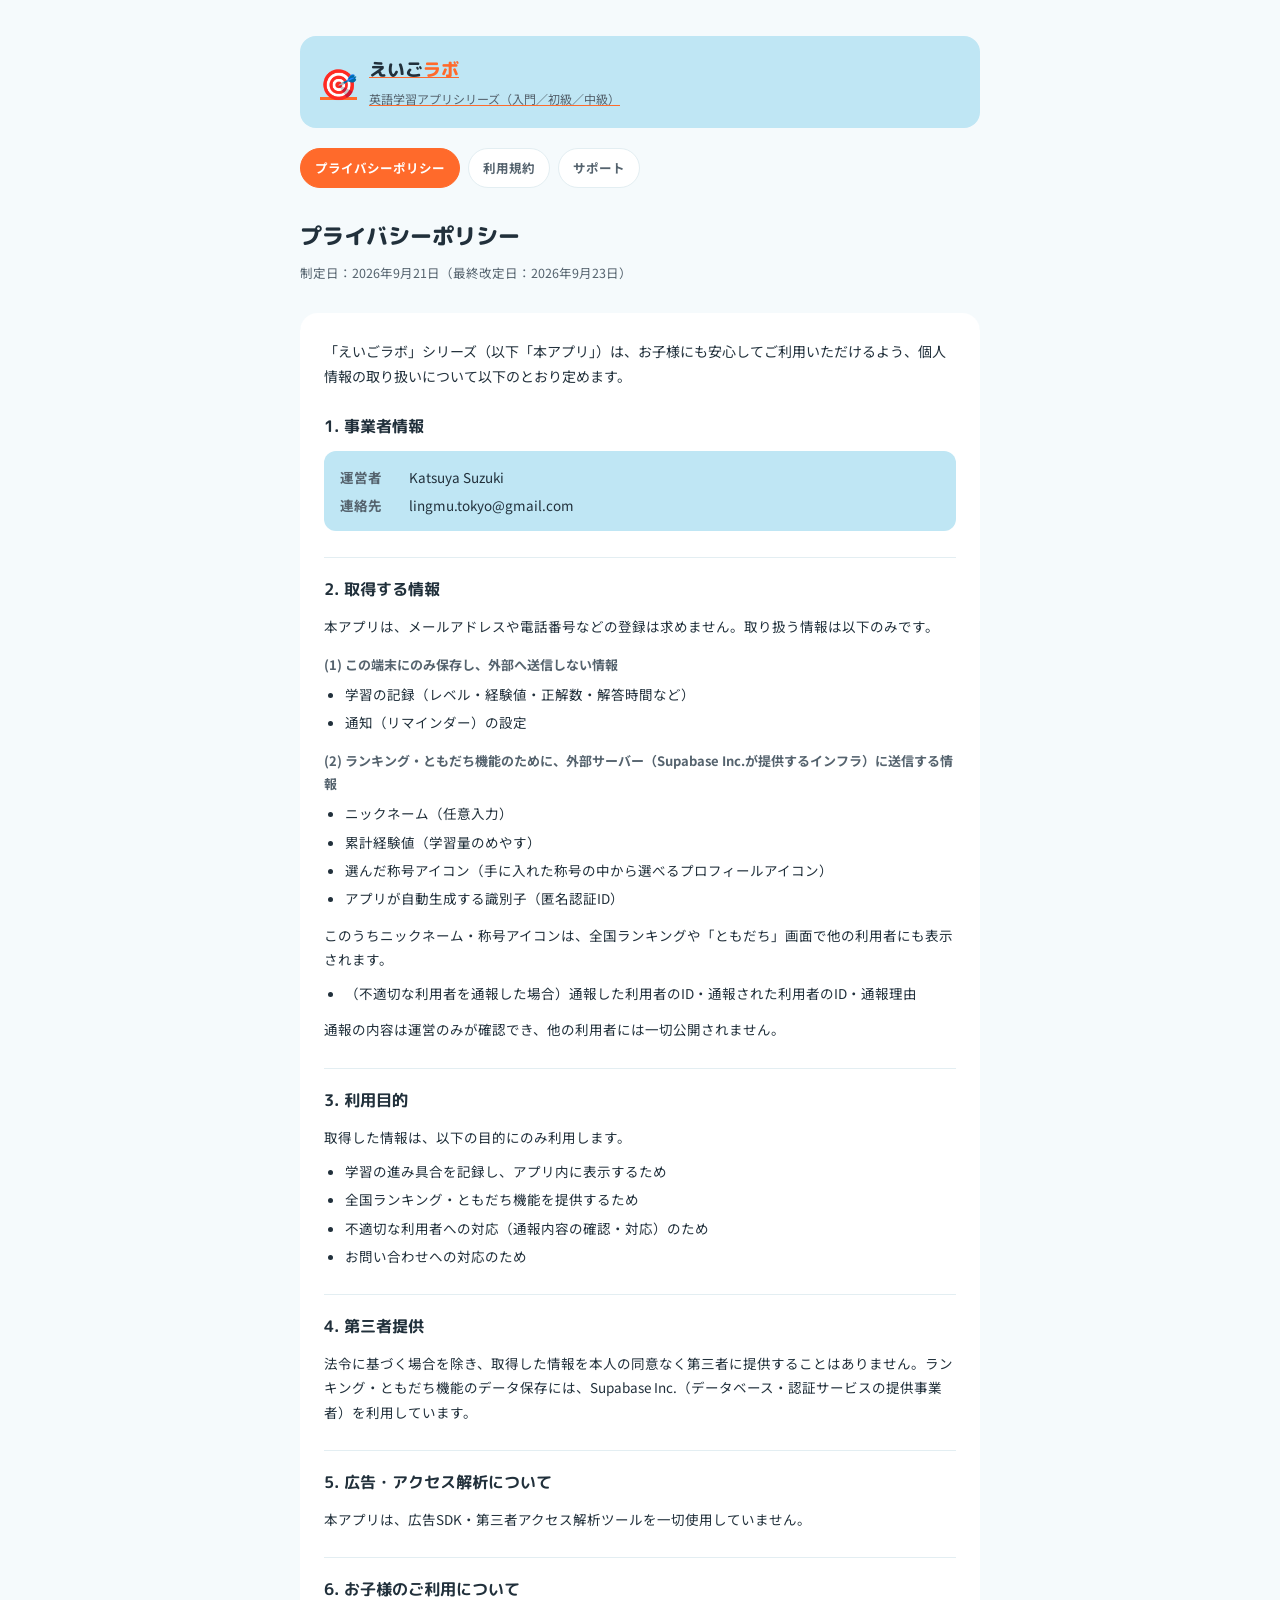
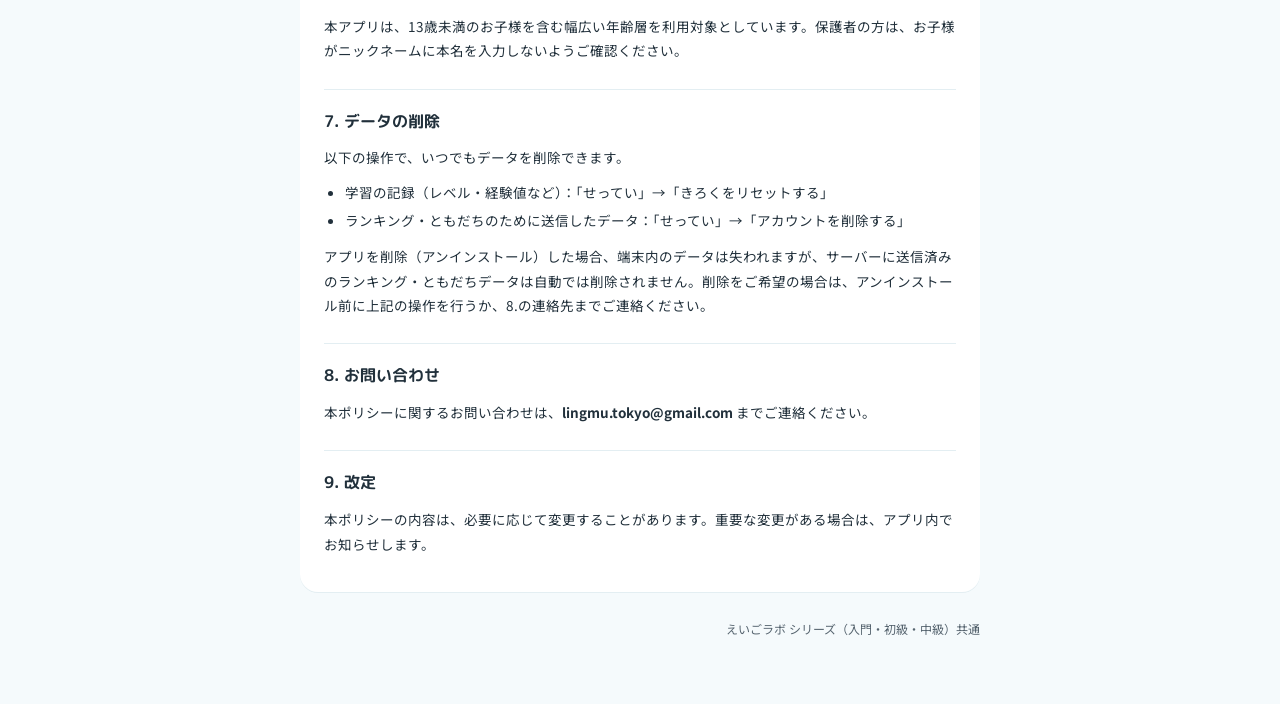
==== privacy-policy.html @ dabb35a4 "Add support site: privacy policy, terms, support/FAQ Co-Authored-By: Claude Sonnet 5 <noreply@anthro" ====
<!DOCTYPE html>
<html lang="ja">
<head>
<meta charset="utf-8">
<meta name="viewport" content="width=device-width, initial-scale=1">
<title>えいごラボ プライバシーポリシー</title>
<meta name="description" content="えいごラボ（入門・初級・中級）のプライバシーポリシー。">
<link rel="preconnect" href="https://fonts.googleapis.com">
<link rel="preconnect" href="https://fonts.gstatic.com" crossorigin>
<link href="https://fonts.googleapis.com/css2?family=M+PLUS+Rounded+1c:wght@700;800&family=Noto+Sans+JP:wght@400;500;700&display=swap" rel="stylesheet">
<link rel="stylesheet" href="style.css">
</head>
<body>
<div class="wrap">
  <a class="mast-link" href="index.html">
    <div class="mast">
      <span class="emoji">🎯</span>
      <div>
        <div class="name">えいご<span style="color:var(--accent)">ラボ</span></div>
        <div class="sub">英語学習アプリシリーズ（入門／初級／中級）</div>
      </div>
    </div>
  </a>
  <nav class="tabs">
    <a href="privacy-policy.html" class="current">プライバシーポリシー</a>
    <a href="terms.html">利用規約</a>
    <a href="support.html">サポート</a>
  </nav>

  <h1>プライバシーポリシー</h1>
  <p class="updated">制定日：2026年9月21日（最終改定日：2026年9月23日）</p>

  <div class="card">
    <p class="intro">
      「えいごラボ」シリーズ（以下「本アプリ」）は、お子様にも安心してご利用いただけるよう、個人情報の取り扱いについて以下のとおり定めます。
    </p>

    <h2>1. 事業者情報</h2>
    <div class="contact-box">
      <div class="row"><span class="label">運営者</span><span>Katsuya Suzuki</span></div>
      <div class="row"><span class="label">連絡先</span><span>lingmu.tokyo@gmail.com</span></div>
    </div>

    <h2>2. 取得する情報</h2>
    <p>本アプリは、メールアドレスや電話番号などの登録は求めません。取り扱う情報は以下のみです。</p>
    <h3>(1) この端末にのみ保存し、外部へ送信しない情報</h3>
    <ul>
      <li>学習の記録（レベル・経験値・正解数・解答時間など）</li>
      <li>通知（リマインダー）の設定</li>
    </ul>
    <h3>(2) ランキング・ともだち機能のために、外部サーバー（Supabase Inc.が提供するインフラ）に送信する情報</h3>
    <ul>
      <li>ニックネーム（任意入力）</li>
      <li>累計経験値（学習量のめやす）</li>
      <li>選んだ称号アイコン（手に入れた称号の中から選べるプロフィールアイコン）</li>
      <li>アプリが自動生成する識別子（匿名認証ID）</li>
    </ul>
    <p>このうちニックネーム・称号アイコンは、全国ランキングや「ともだち」画面で他の利用者にも表示されます。</p>
    <ul>
      <li>（不適切な利用者を通報した場合）通報した利用者のID・通報された利用者のID・通報理由</li>
    </ul>
    <p>通報の内容は運営のみが確認でき、他の利用者には一切公開されません。</p>

    <h2>3. 利用目的</h2>
    <p>取得した情報は、以下の目的にのみ利用します。</p>
    <ul>
      <li>学習の進み具合を記録し、アプリ内に表示するため</li>
      <li>全国ランキング・ともだち機能を提供するため</li>
      <li>不適切な利用者への対応（通報内容の確認・対応）のため</li>
      <li>お問い合わせへの対応のため</li>
    </ul>

    <h2>4. 第三者提供</h2>
    <p>
      法令に基づく場合を除き、取得した情報を本人の同意なく第三者に提供することはありません。ランキング・ともだち機能のデータ保存には、Supabase Inc.（データベース・認証サービスの提供事業者）を利用しています。
    </p>

    <h2>5. 広告・アクセス解析について</h2>
    <p>本アプリは、広告SDK・第三者アクセス解析ツールを一切使用していません。</p>

    <h2>6. お子様のご利用について</h2>
    <p>
      本アプリは、13歳未満のお子様を含む幅広い年齢層を利用対象としています。保護者の方は、お子様がニックネームに本名を入力しないようご確認ください。
    </p>

    <h2>7. データの削除</h2>
    <p>以下の操作で、いつでもデータを削除できます。</p>
    <ul>
      <li>学習の記録（レベル・経験値など）：「せってい」→「きろくをリセットする」</li>
      <li>ランキング・ともだちのために送信したデータ：「せってい」→「アカウントを削除する」</li>
    </ul>
    <p>
      アプリを削除（アンインストール）した場合、端末内のデータは失われますが、サーバーに送信済みのランキング・ともだちデータは自動では削除されません。削除をご希望の場合は、アンインストール前に上記の操作を行うか、8.の連絡先までご連絡ください。
    </p>

    <h2>8. お問い合わせ</h2>
    <p>本ポリシーに関するお問い合わせは、<strong>lingmu.tokyo@gmail.com</strong> までご連絡ください。</p>

    <h2>9. 改定</h2>
    <p>本ポリシーの内容は、必要に応じて変更することがあります。重要な変更がある場合は、アプリ内でお知らせします。</p>
  </div>

  <footer>えいごラボ シリーズ（入門・初級・中級）共通</footer>
</div>
</body>
</html>
---- style.css ----
:root {
  --paper: #F5FAFC;
  --card: #FFFFFF;
  --ink: #21303B;
  --ink-soft: #55636E;
  --accent: #FF6A2B;
  --sky: #BFE6F4;
  --rule: #E3EEF2;
}
@media (prefers-color-scheme: dark) {
  :root:not([data-theme="light"]) {
    --paper: #12191D;
    --card: #1A2226;
    --ink: #ECEFEC;
    --ink-soft: #9FB0B6;
    --accent: #FF8A57;
    --sky: #1E3540;
    --rule: #263238;
  }
}
:root[data-theme="dark"] {
  --paper: #12191D;
  --card: #1A2226;
  --ink: #ECEFEC;
  --ink-soft: #9FB0B6;
  --accent: #FF8A57;
  --sky: #1E3540;
  --rule: #263238;
}

* { box-sizing: border-box; }
html, body { margin: 0; padding: 0; }
body {
  background: var(--paper);
  color: var(--ink);
  font-family: 'Noto Sans JP', system-ui, sans-serif;
  line-height: 1.8;
}
a { color: var(--accent); }
.wrap { max-width: 720px; margin: 0 auto; padding: 36px 20px 64px; }

.mast {
  display: flex; align-items: center; gap: 12px;
  padding: 18px 20px; border-radius: 16px;
  background: var(--sky); margin-bottom: 20px;
}
.mast a.mast-link { display: flex; align-items: center; gap: 12px; text-decoration: none; }
.mast .emoji { font-size: 30px; }
.mast .name { font-family: 'M PLUS Rounded 1c', sans-serif; font-weight: 800; font-size: 18px; color: var(--ink); }
.mast .sub { font-size: 12px; color: var(--ink-soft); margin-top: 2px; }

nav.tabs { display: flex; gap: 8px; flex-wrap: wrap; margin-bottom: 28px; }
nav.tabs a {
  font-size: 12.5px; font-weight: 700; text-decoration: none;
  color: var(--ink-soft); background: var(--card); border: 1px solid var(--rule);
  padding: 8px 14px; border-radius: 999px;
}
nav.tabs a.current { color: #fff; background: var(--accent); border-color: var(--accent); }

h1 {
  font-family: 'M PLUS Rounded 1c', sans-serif;
  font-weight: 800;
  font-size: 22px;
  margin: 0 0 6px;
  text-wrap: balance;
}
.updated { font-size: 12.5px; color: var(--ink-soft); margin-bottom: 28px; }

.card {
  background: var(--card);
  border-radius: 18px;
  padding: 26px 24px;
  box-shadow: 0 1px 0 var(--rule);
}

.intro { font-size: 14px; color: var(--ink); margin: 0 0 24px; }

h2 {
  font-family: 'M PLUS Rounded 1c', sans-serif;
  font-weight: 700;
  font-size: 15.5px;
  color: var(--ink);
  margin: 26px 0 10px;
  padding-top: 18px;
  border-top: 1px solid var(--rule);
}
h2:first-of-type { margin-top: 0; padding-top: 0; border-top: none; }

h3 {
  font-size: 13px;
  font-weight: 700;
  color: var(--ink-soft);
  margin: 14px 0 6px;
}

p { font-size: 13.5px; margin: 0 0 10px; }
ul { margin: 0 0 12px; padding-left: 1.3em; }
li { font-size: 13.5px; margin-bottom: 4px; }

.contact-box {
  background: var(--sky);
  border-radius: 12px;
  padding: 14px 16px;
  font-size: 13.5px;
  margin-bottom: 4px;
}
.contact-box .row { display: flex; gap: 8px; margin-bottom: 4px; }
.contact-box .row:last-child { margin-bottom: 0; }
.contact-box .label { font-weight: 700; color: var(--ink-soft); min-width: 4.5em; }

.faq-item { margin-bottom: 18px; }
.faq-q { font-weight: 700; font-size: 14px; margin-bottom: 4px; }
.faq-q::before { content: "Q. "; color: var(--accent); }
.faq-a { font-size: 13.5px; color: var(--ink-soft); margin: 0; }
.faq-a::before { content: "A. "; color: var(--ink-soft); font-weight: 700; }

.appgrid { display: flex; gap: 10px; flex-wrap: wrap; margin: 10px 0 4px; }
.appchip {
  flex: 1; min-width: 140px; background: var(--sky); border-radius: 12px; padding: 12px 14px;
}
.appchip .t { font-weight: 800; font-size: 13.5px; }
.appchip .d { font-size: 12px; color: var(--ink-soft); margin-top: 2px; }

footer {
  margin-top: 26px;
  text-align: right;
  font-size: 12px;
  color: var(--ink-soft);
}
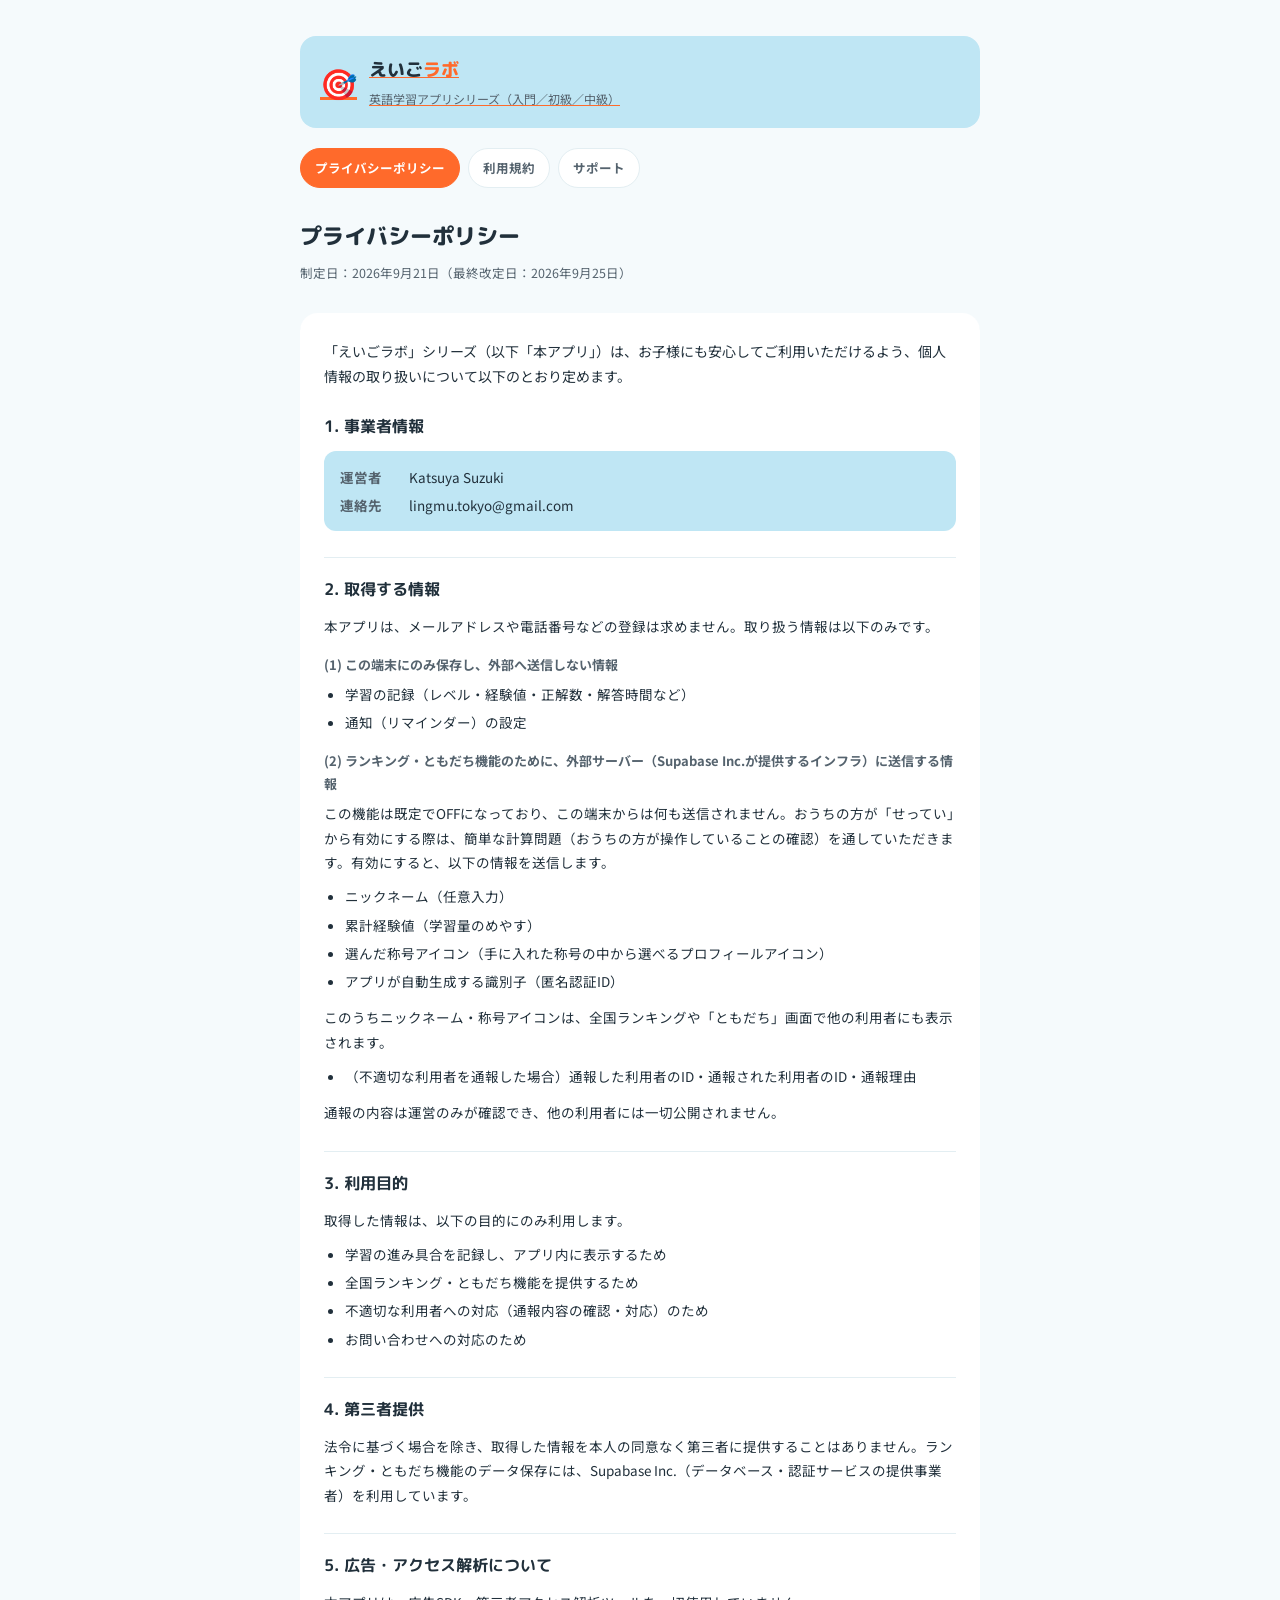
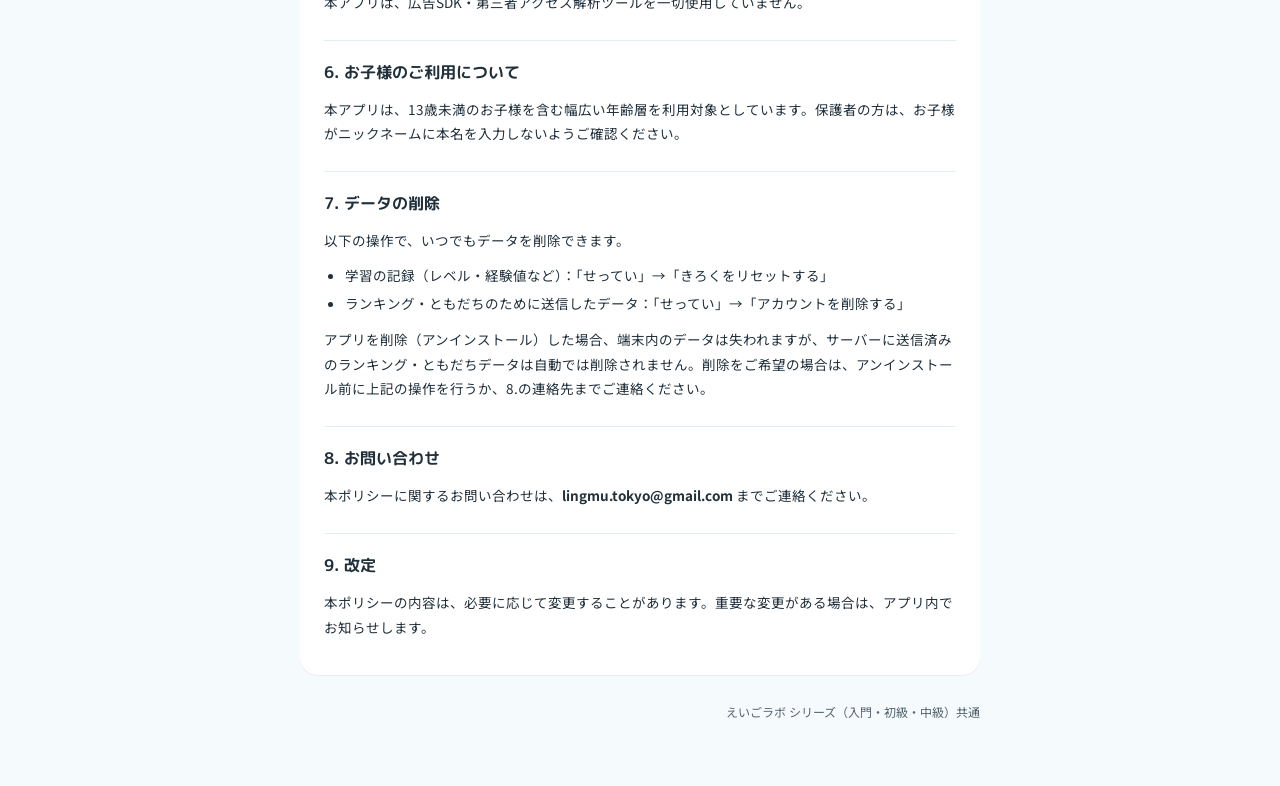
==== commit 80b7432e: "Update: ranking/friends feature is now opt-in (off by default) Co-Authored-By: Claude Sonnet 5 <nore" ====
--- a/privacy-policy.html
+++ b/privacy-policy.html
@@ -28,7 +28,7 @@
   </nav>
 
   <h1>プライバシーポリシー</h1>
-  <p class="updated">制定日：2026年9月21日（最終改定日：2026年9月23日）</p>
+  <p class="updated">制定日：2026年9月21日（最終改定日：2026年9月25日）</p>
 
   <div class="card">
     <p class="intro">
@@ -49,6 +49,7 @@
       <li>通知（リマインダー）の設定</li>
     </ul>
     <h3>(2) ランキング・ともだち機能のために、外部サーバー（Supabase Inc.が提供するインフラ）に送信する情報</h3>
+    <p>この機能は既定でOFFになっており、この端末からは何も送信されません。おうちの方が「せってい」から有効にする際は、簡単な計算問題（おうちの方が操作していることの確認）を通していただきます。有効にすると、以下の情報を送信します。</p>
     <ul>
       <li>ニックネーム（任意入力）</li>
       <li>累計経験値（学習量のめやす）</li>
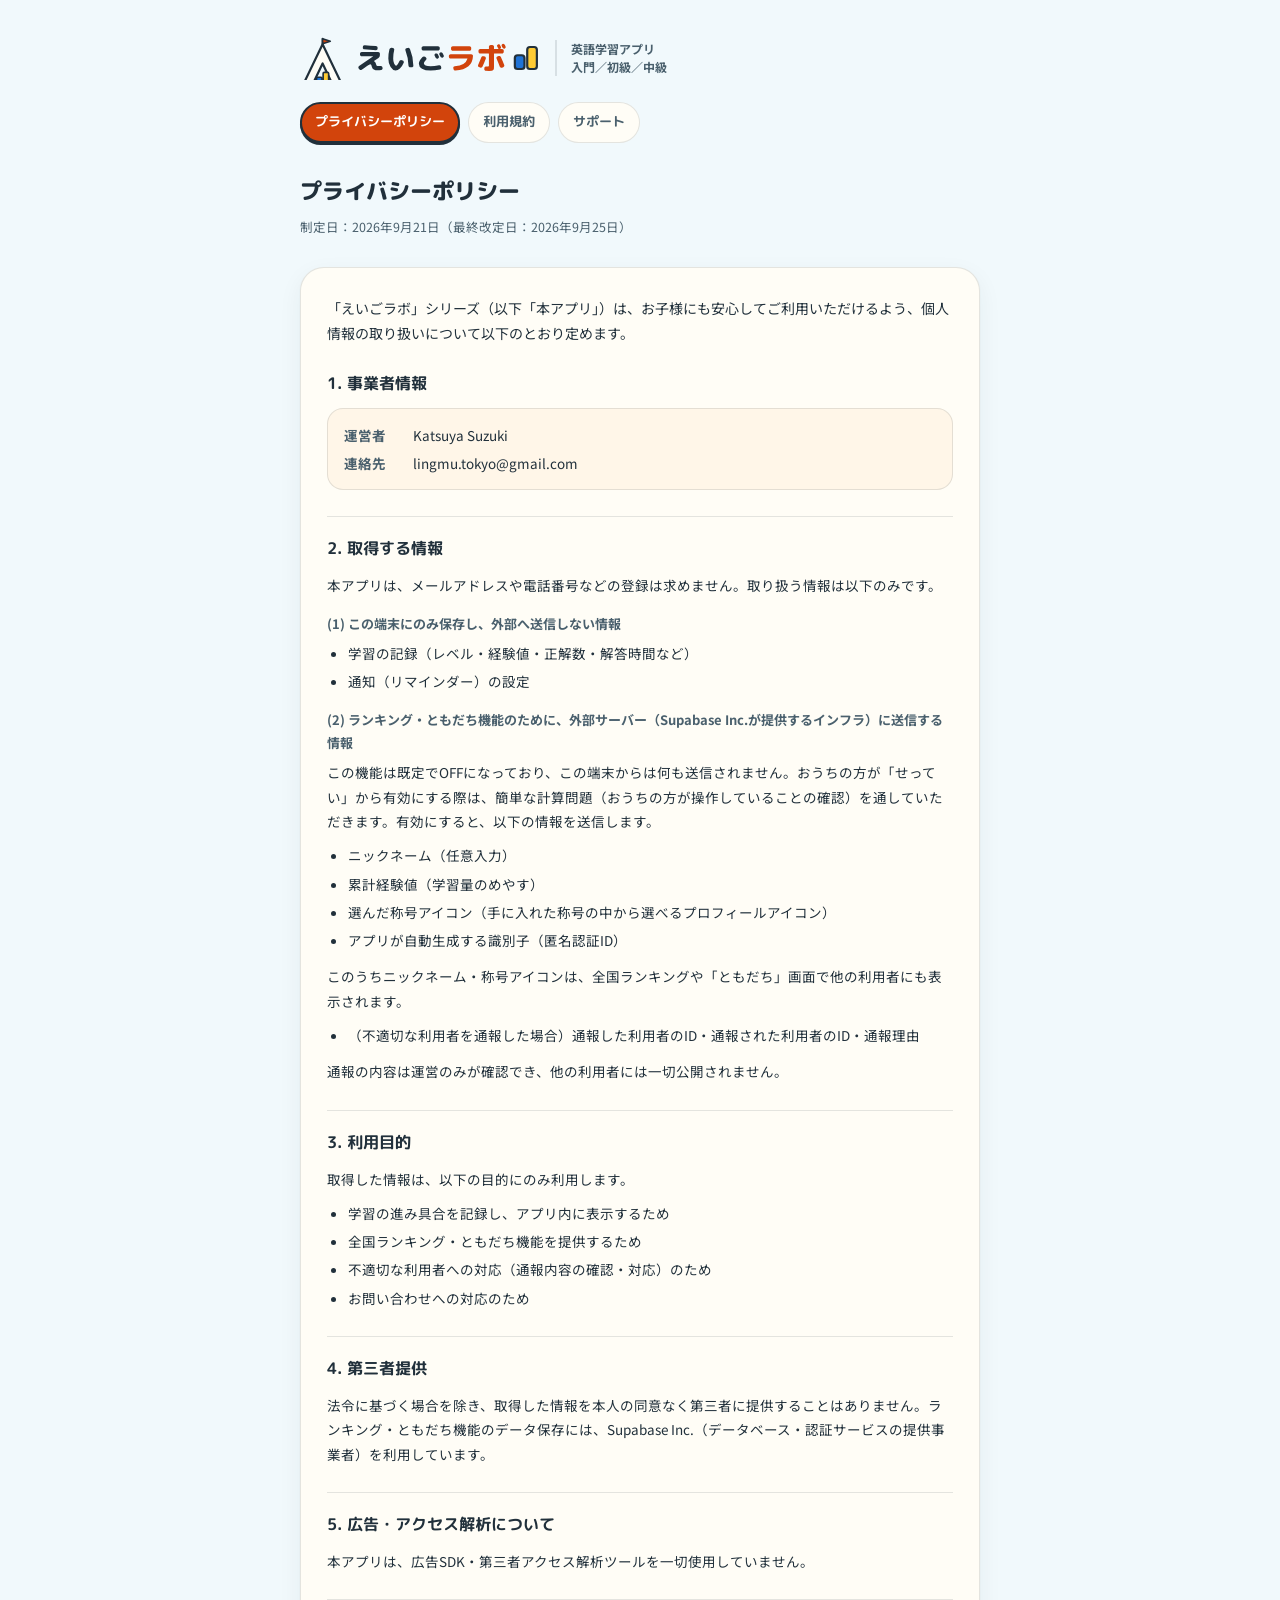
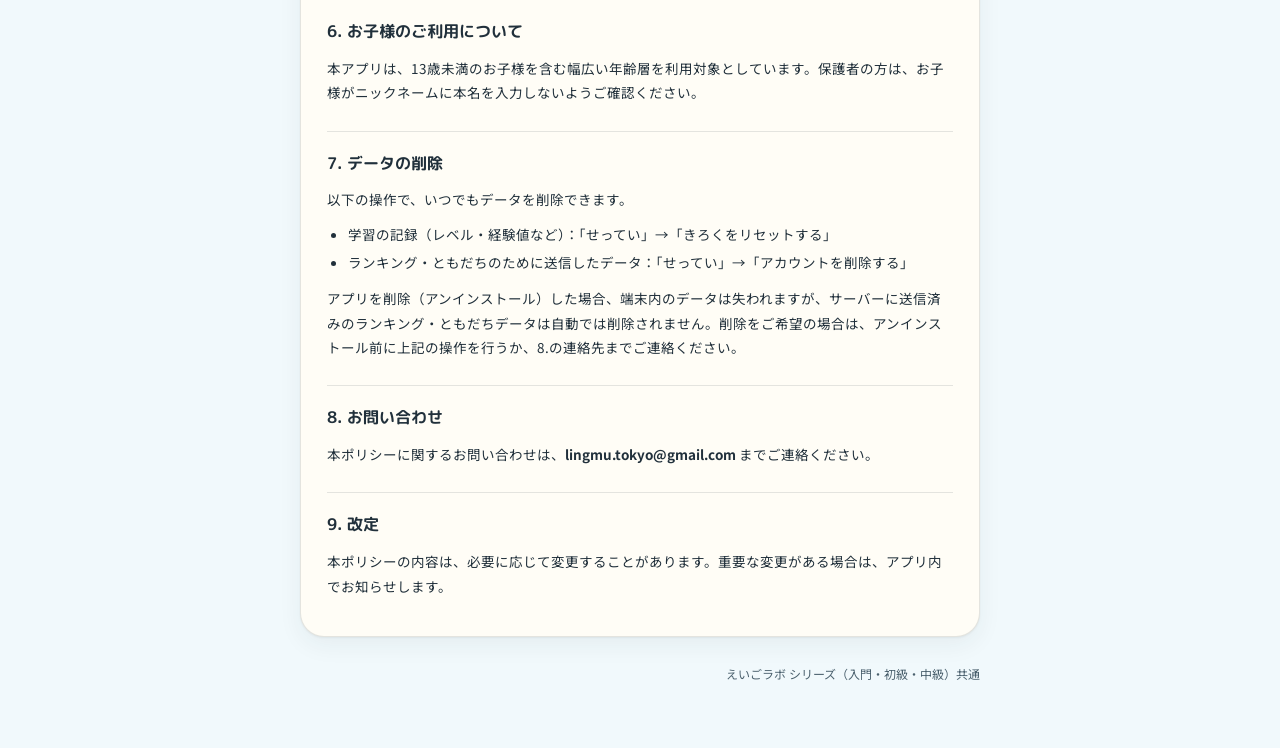
==== commit 698af41f: "サイトを最新のアプリデザインに刷新（ロゴ・アイコン・配色）、ランキング既定OFFの説明を追記 Co-Authored-By: Claude Sonnet 5 <noreply@anthropic.co" ====
--- a/privacy-policy.html
+++ b/privacy-policy.html
@@ -8,17 +8,15 @@
 <link rel="preconnect" href="https://fonts.googleapis.com">
 <link rel="preconnect" href="https://fonts.gstatic.com" crossorigin>
 <link href="https://fonts.googleapis.com/css2?family=M+PLUS+Rounded+1c:wght@700;800&family=Noto+Sans+JP:wght@400;500;700&display=swap" rel="stylesheet">
+<link rel="icon" href="img/favicon.png"><link rel="apple-touch-icon" href="img/apple-touch-icon.png">
 <link rel="stylesheet" href="style.css">
 </head>
 <body>
 <div class="wrap">
   <a class="mast-link" href="index.html">
     <div class="mast">
-      <span class="emoji">🎯</span>
-      <div>
-        <div class="name">えいご<span style="color:var(--accent)">ラボ</span></div>
-        <div class="sub">英語学習アプリシリーズ（入門／初級／中級）</div>
-      </div>
+      <img class="logo" src="img/logo.svg" alt="えいごラボ">
+      <div class="sub">英語学習アプリ<br>入門／初級／中級</div>
     </div>
   </a>
   <nav class="tabs">
--- a/style.css
+++ b/style.css
@@ -1,11 +1,14 @@
 :root {
-  --paper: #F5FAFC;
-  --card: #FFFFFF;
+  --paper: #F1F9FC;
+  --card: #FFFDF6;
   --ink: #21303B;
-  --ink-soft: #55636E;
-  --accent: #FF6A2B;
-  --sky: #BFE6F4;
-  --rule: #E3EEF2;
+  --ink-soft: #4A606D;
+  --accent: #D2440C;
+  --sky: #EAF6FA;
+  --warm: #FFF6E8;
+  --sun: #FFCB33;
+  --rule: #21303B1F;
+  --shadow: 0 1px 2px rgba(33,48,59,.06), 0 8px 24px rgba(33,48,59,.06);
 }
 @media (prefers-color-scheme: dark) {
   :root:not([data-theme="light"]) {
@@ -15,7 +18,9 @@
     --ink-soft: #9FB0B6;
     --accent: #FF8A57;
     --sky: #1E3540;
-    --rule: #263238;
+    --warm: #2A2620;
+    --rule: #ECEFEC26;
+    --shadow: none;
   }
 }
 :root[data-theme="dark"] {
@@ -25,7 +30,9 @@
   --ink-soft: #9FB0B6;
   --accent: #FF8A57;
   --sky: #1E3540;
-  --rule: #263238;
+  --warm: #2A2620;
+  --rule: #ECEFEC26;
+  --shadow: none;
 }
 
 * { box-sizing: border-box; }
@@ -39,23 +46,21 @@
 a { color: var(--accent); }
 .wrap { max-width: 720px; margin: 0 auto; padding: 36px 20px 64px; }
 
-.mast {
-  display: flex; align-items: center; gap: 12px;
-  padding: 18px 20px; border-radius: 16px;
-  background: var(--sky); margin-bottom: 20px;
-}
-.mast a.mast-link { display: flex; align-items: center; gap: 12px; text-decoration: none; }
-.mast .emoji { font-size: 30px; }
-.mast .name { font-family: 'M PLUS Rounded 1c', sans-serif; font-weight: 800; font-size: 18px; color: var(--ink); }
-.mast .sub { font-size: 12px; color: var(--ink-soft); margin-top: 2px; }
+.mast { display: flex; align-items: center; gap: 14px; margin-bottom: 22px; }
+.mast-link { text-decoration: none; color: inherit; display: block; }
+.mast .logo { height: 44px; width: auto; display: block; }
+.mast .sub { font-size: 12px; font-weight: 700; color: var(--ink-soft); padding-left: 14px; border-left: 2px solid var(--rule); line-height: 1.5; }
+:root[data-theme="dark"] .mast .logo, :root:not([data-theme="light"]) .mast .logo { }
+@media (prefers-color-scheme: dark) { :root:not([data-theme="light"]) .mast .logo { background: #FFFDF6; border-radius: 12px; padding: 6px 12px; } }
+:root[data-theme="dark"] .mast .logo { background: #FFFDF6; border-radius: 12px; padding: 6px 12px; }
 
 nav.tabs { display: flex; gap: 8px; flex-wrap: wrap; margin-bottom: 28px; }
 nav.tabs a {
   font-size: 12.5px; font-weight: 700; text-decoration: none;
   color: var(--ink-soft); background: var(--card); border: 1px solid var(--rule);
-  padding: 8px 14px; border-radius: 999px;
+  padding: 8px 14px; border-radius: 999px; font-family: 'M PLUS Rounded 1c', sans-serif;
 }
-nav.tabs a.current { color: #fff; background: var(--accent); border-color: var(--accent); }
+nav.tabs a.current { color: #fff; background: var(--accent); border: 2px solid var(--ink); box-shadow: 0 2px 0 var(--ink); padding: 7px 13px; }
 
 h1 {
   font-family: 'M PLUS Rounded 1c', sans-serif;
@@ -68,9 +73,10 @@
 
 .card {
   background: var(--card);
-  border-radius: 18px;
-  padding: 26px 24px;
-  box-shadow: 0 1px 0 var(--rule);
+  border-radius: 24px;
+  padding: 28px 26px;
+  border: 1px solid var(--rule);
+  box-shadow: var(--shadow);
 }
 
 .intro { font-size: 14px; color: var(--ink); margin: 0 0 24px; }
@@ -98,8 +104,9 @@
 li { font-size: 13.5px; margin-bottom: 4px; }
 
 .contact-box {
-  background: var(--sky);
-  border-radius: 12px;
+  background: var(--warm);
+  border: 1px solid var(--rule);
+  border-radius: 16px;
   padding: 14px 16px;
   font-size: 13.5px;
   margin-bottom: 4px;
@@ -116,9 +123,10 @@
 
 .appgrid { display: flex; gap: 10px; flex-wrap: wrap; margin: 10px 0 4px; }
 .appchip {
-  flex: 1; min-width: 140px; background: var(--sky); border-radius: 12px; padding: 12px 14px;
+  flex: 1; min-width: 150px; background: var(--sky); border: 1px solid var(--rule); border-radius: 16px; padding: 16px 14px; text-align: center;
 }
-.appchip .t { font-weight: 800; font-size: 13.5px; }
+.appchip img { width: 72px; height: 72px; border-radius: 16px; display: block; margin: 0 auto 10px; box-shadow: 0 2px 8px rgba(33,48,59,.18); }
+.appchip .t { font-family: 'M PLUS Rounded 1c', sans-serif; font-weight: 800; font-size: 14px; }
 .appchip .d { font-size: 12px; color: var(--ink-soft); margin-top: 2px; }
 
 footer {
